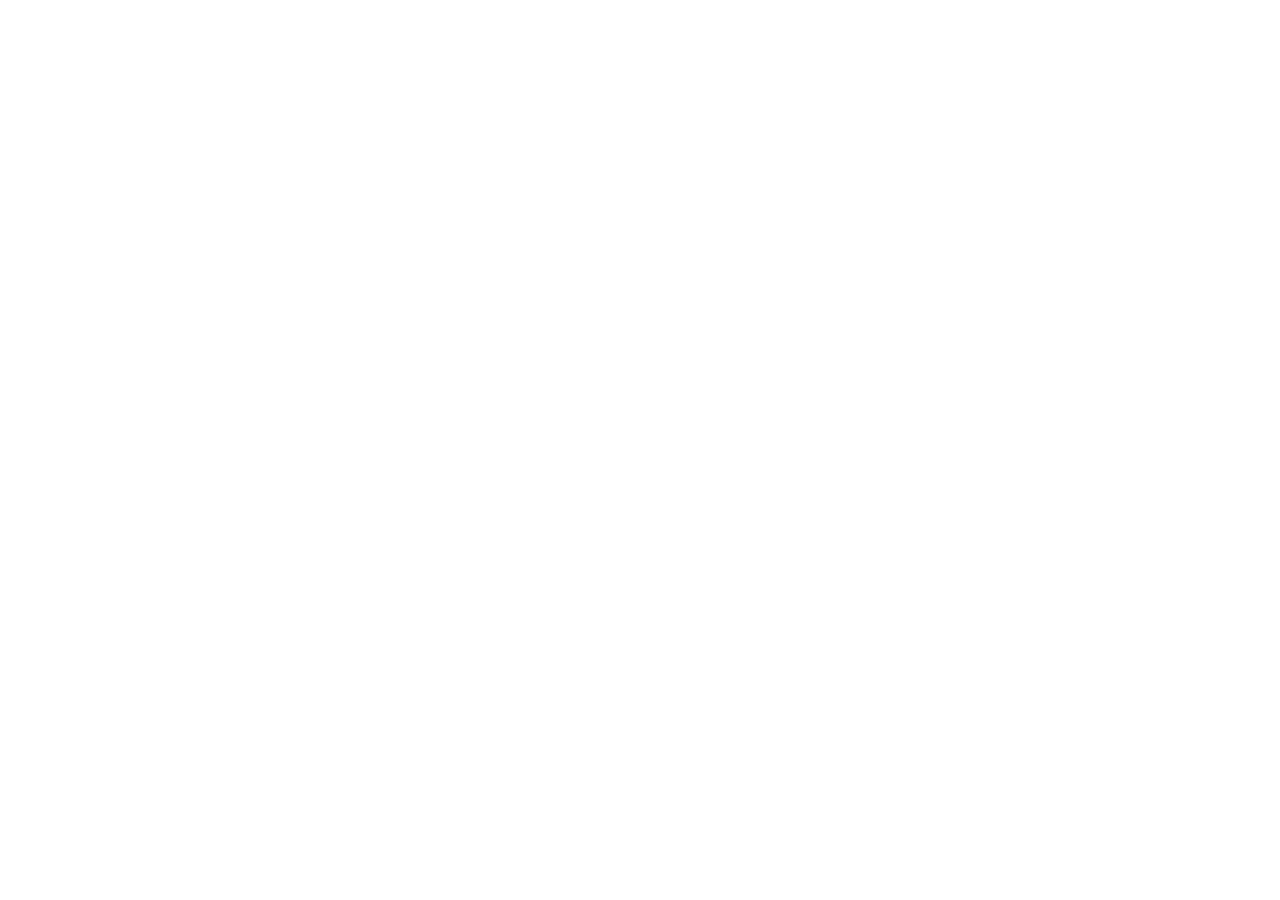
==== index.html @ 961addc2 "feat- making setup project" ====
<!DOCTYPE html>
<html lang="en">
  <head>
    <meta charset="UTF-8" />
    <meta name="viewport" content="width=device-width, initial-scale=1.0" />
    <title>Travelgram</title>
    <link rel="stylesheet" href="style.css" />
    <link rel="preconnect" href="https://fonts.googleapis.com" />
    <link rel="preconnect" href="https://fonts.gstatic.com" crossorigin />
    <link
      href="https://fonts.googleapis.com/css2?family=Poppins:ital,wght@0,100;0,200;0,300;0,400;0,500;0,600;0,700;0,800;0,900;1,100;1,200;1,300;1,400;1,500;1,600;1,700;1,800;1,900&display=swap"
      rel="stylesheet"
    />
  </head>
  <body></body>
</html>
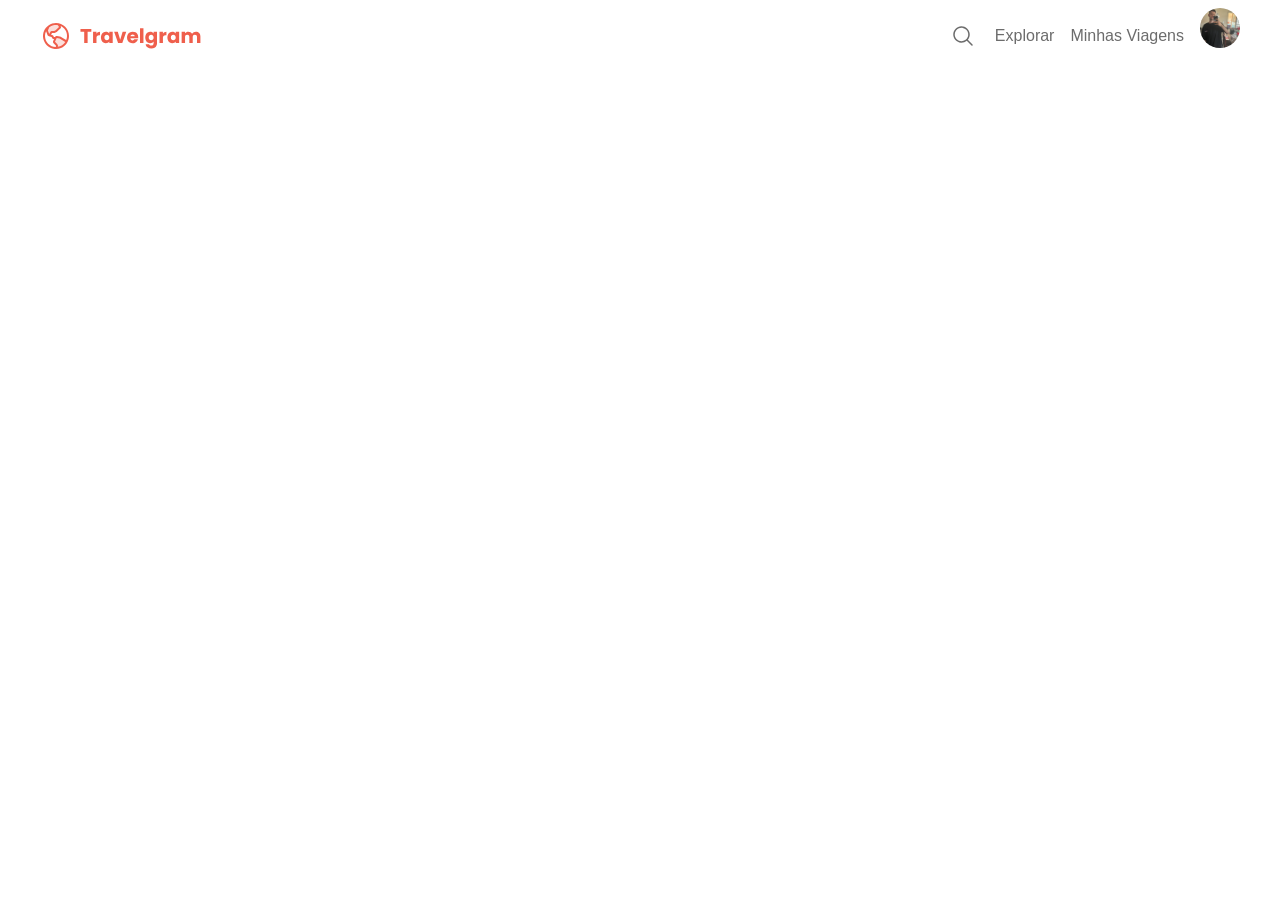
==== commit 0bc67302: "feat- adding header code" ====
--- a/index.html
+++ b/index.html
@@ -12,5 +12,21 @@
       rel="stylesheet"
     />
   </head>
-  <body></body>
+  <body>
+    <div id="page">
+      <header>
+        <img src="assets/logo.svg" alt="Travelgram logo" />
+        <div id="actions">
+          <img src="assets/search-icon.svg" alt="Icone de busca" />
+          <p class="actions-text-style">Explorar</p>
+          <p class="actions-text-style">Minhas Viagens</p>
+          <img
+            src="assets/profile-pic.png"
+            alt="Icone de perfil"
+            class="profile"
+          />
+        </div>
+      </header>
+    </div>
+  </body>
 </html>
--- a/style.css
+++ b/style.css
@@ -0,0 +1,27 @@
+:root {
+  font-family: "Poppins", sans-serif;
+}
+
+header {
+  display: flex;
+  justify-content: space-between;
+  margin: 0px 32px;
+}
+
+#actions {
+  display: flex;
+  gap: 1rem;
+  justify-content: baseline;
+}
+
+.actions-text-style {
+  color: #6c6c6c;
+  line-height: 150%;
+}
+
+.profile {
+  --picture-size: 40px;
+  border-radius: 32px;
+  height: var(--picture-size);
+  width: var(--picture-size);
+}
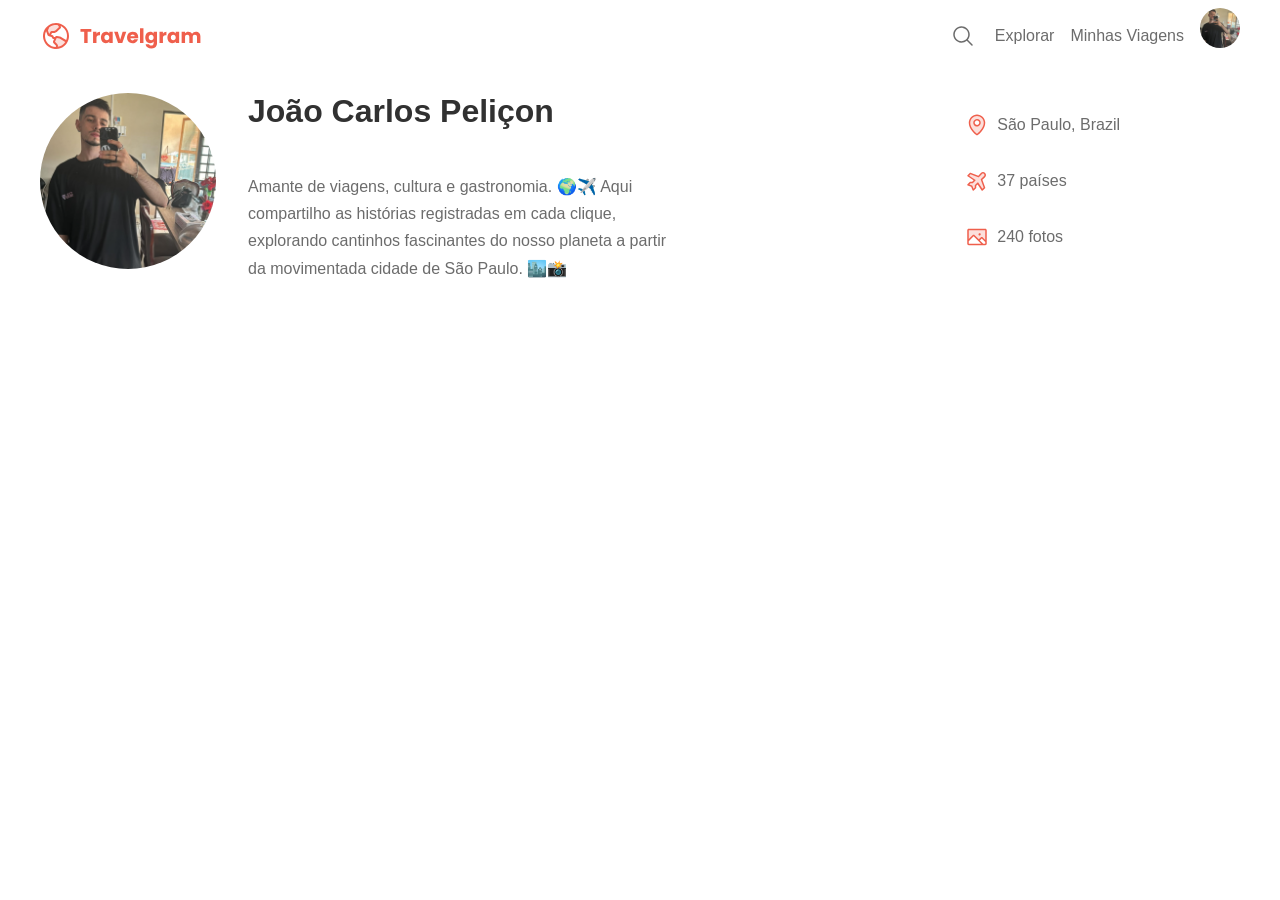
==== commit b2ef29fb: "feat- making about section" ====
--- a/index.html
+++ b/index.html
@@ -17,7 +17,7 @@
       <header>
         <img src="assets/logo.svg" alt="Travelgram logo" />
         <div id="actions">
-          <img src="assets/search-icon.svg" alt="Icone de busca" />
+          <img src="assets/ic_search.svg" alt="Icone de busca" />
           <p class="actions-text-style">Explorar</p>
           <p class="actions-text-style">Minhas Viagens</p>
           <img
@@ -27,6 +27,52 @@
           />
         </div>
       </header>
+      <main>
+        <section id="about">
+          <div style="display: flex; align-items: center">
+            <img
+              src="assets/profile-pic.png"
+              style="--picture-size: 176px"
+              alt="Icone de perfil"
+              class="profile"
+            />
+            <div id="description">
+              <h1>João Carlos Peliçon</h1>
+              <p class="description-text-style">
+                Amante de viagens, cultura e gastronomia. 🌍✈️ Aqui compartilho
+                as histórias registradas em cada clique, explorando cantinhos
+                fascinantes do nosso planeta a partir da movimentada cidade de
+                São Paulo. 🏙️📸
+              </p>
+            </div>
+          </div>
+
+          <div id="options">
+            <div id="options-item">
+              <img src="assets/ic_map.svg" alt="Icone de mapa" class="icon" />
+              <p class="options-text-style">São Paulo, Brazil</p>
+            </div>
+            <div id="options-item">
+              <img
+                src="assets/ic_airplane.svg"
+                alt="Icone de aviao"
+                class="icon"
+              />
+              <p class="options-text-style">37 países</p>
+            </div>
+            <div id="options-item">
+              <img
+                src="assets/ic_image.svg"
+                alt="Icone de imagem"
+                class="icon"
+              />
+              <p class="options-text-style">240 fotos</p>
+            </div>
+          </div>
+        </section>
+        <section id="photo-galery"></section>
+      </main>
     </div>
+    <footer></footer>
   </body>
 </html>
--- a/style.css
+++ b/style.css
@@ -1,5 +1,6 @@
 :root {
   font-family: "Poppins", sans-serif;
+  color: #6c6c6c;
 }
 
 header {
@@ -8,20 +9,67 @@
   margin: 0px 32px;
 }
 
+#about {
+  margin: 0 32px;
+  display: flex;
+  justify-content: space-between;
+  align-items: center;
+}
+
 #actions {
   display: flex;
   gap: 1rem;
   justify-content: baseline;
 }
 
+#options-item {
+  display: flex;
+  align-items: center;
+  gap: 8px;
+}
+
+#options {
+  display: flex;
+  flex-direction: column;
+  height: 200px;
+  justify-content: center;
+  align-content: center;
+  margin-right: 120px;
+}
+
+#description {
+  display: flex;
+  flex-direction: column;
+  width: 420px;
+  margin-left: 32px;
+}
+
 .actions-text-style {
-  color: #6c6c6c;
   line-height: 150%;
+}
+
+.options-text-style {
+  line-height: 150%;
+}
+.description-text-style {
+  line-height: 170%;
 }
 
 .profile {
   --picture-size: 40px;
-  border-radius: 32px;
+  border-radius: 200px;
   height: var(--picture-size);
   width: var(--picture-size);
 }
+
+.icon {
+  height: 24px;
+  width: 24px;
+}
+
+h1 {
+  color: #313131;
+  line-height: 125%;
+  font-size: 32px;
+  font-weight: bold;
+}
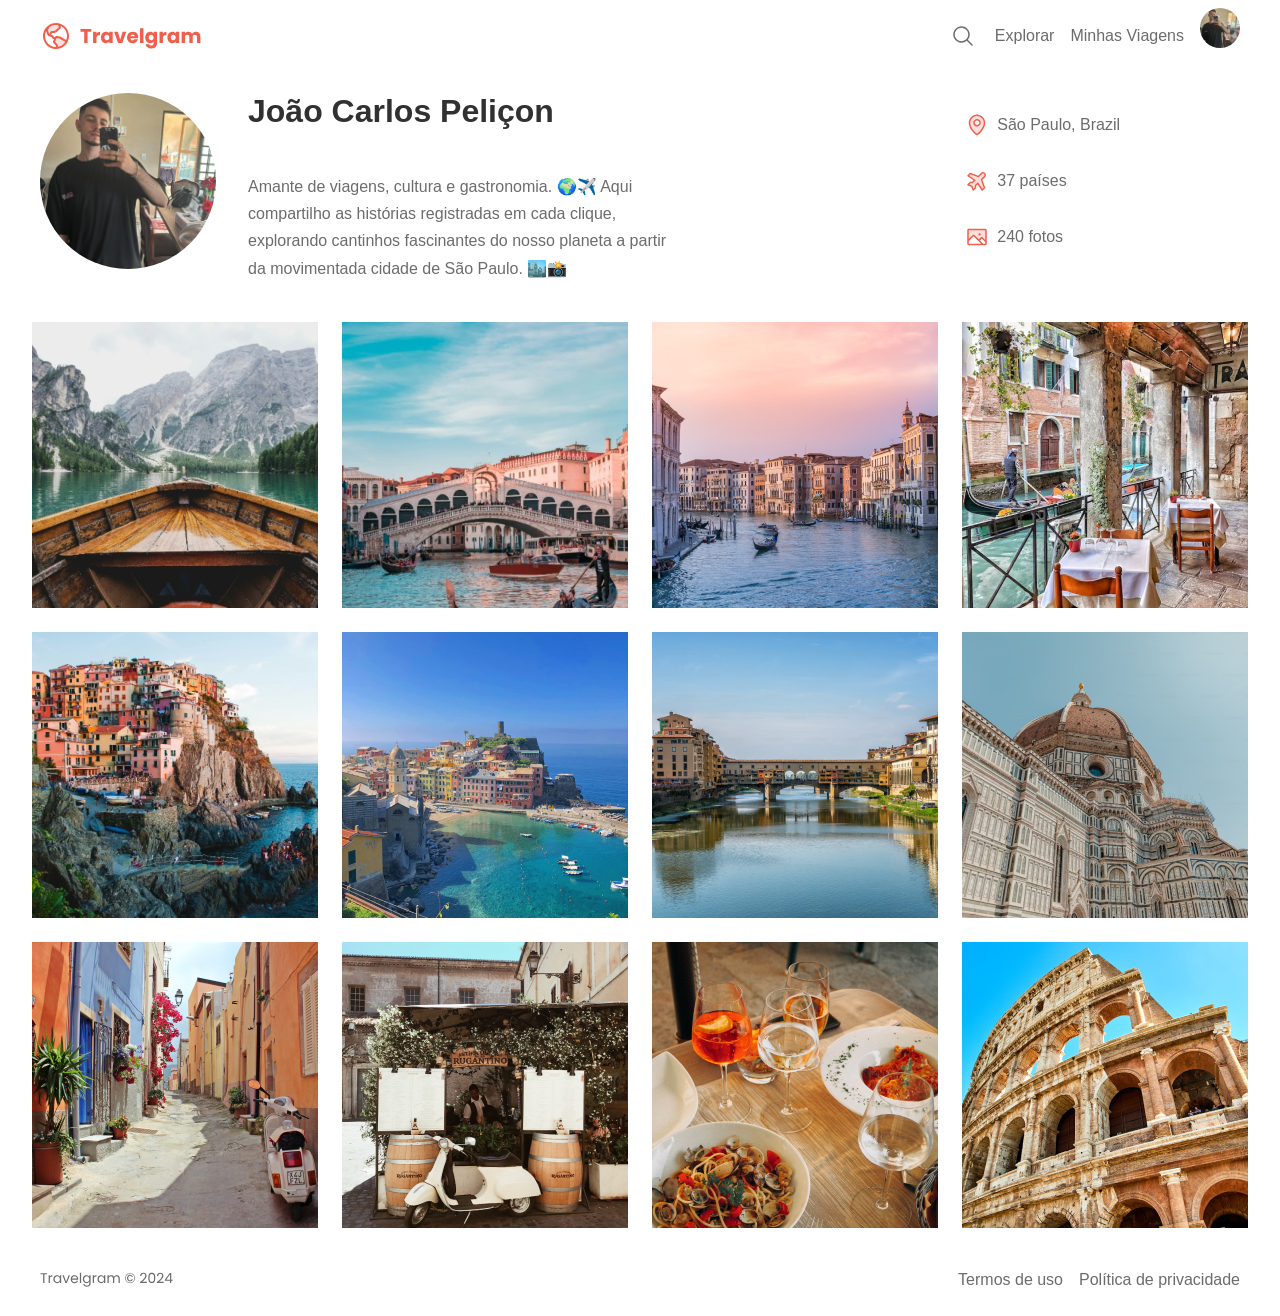
==== commit e2e29994: "feat- making grid photos and footer content" ====
--- a/index.html
+++ b/index.html
@@ -70,9 +70,30 @@
             </div>
           </div>
         </section>
-        <section id="photo-galery"></section>
+        <section id="photo-galery">
+          <div id="grid-images">
+            <img src="assets/card-photos/card-photo-0.png" alt="Photo 1" />
+            <img src="assets/card-photos/card-photo-1.png" alt="Photo 2" />
+            <img src="assets/card-photos/card-photo-2.png" alt="Photo 3" />
+            <img src="assets/card-photos/card-photo-3.png" alt="Photo 4" />
+            <img src="assets/card-photos/card-photo-4.png" alt="Photo 5" />
+            <img src="assets/card-photos/card-photo-5.png" alt="Photo 6" />
+            <img src="assets/card-photos/card-photo-6.png" alt="Photo 7" />
+            <img src="assets/card-photos/card-photo-7.png" alt="Photo 8" />
+            <img src="assets/card-photos/card-photo-8.png" alt="Photo 9" />
+            <img src="assets/card-photos/card-photo-9.png" alt="Photo 10" />
+            <img src="assets/card-photos/card-photo-10.png" alt="Photo 11" />
+            <img src="assets/card-photos/card-photo-11.png" alt="Photo 12" />
+          </div>
+        </section>
       </main>
     </div>
-    <footer></footer>
+    <footer>
+      <img src="assets/ic-footer.svg" alt="Travelgram @2024" />
+      <div id="terms">
+        <p class="options-text-style">Termos de uso</p>
+        <p class="options-text-style">Política de privacidade</p>
+      </div>
+    </footer>
   </body>
 </html>
--- a/style.css
+++ b/style.css
@@ -8,12 +8,22 @@
   justify-content: space-between;
   margin: 0px 32px;
 }
+footer {
+  display: flex;
+  justify-content: space-between;
+  margin: 0px 32px;
+}
 
 #about {
   margin: 0 32px;
   display: flex;
   justify-content: space-between;
   align-items: center;
+}
+
+#terms {
+  display: flex;
+  gap: 16px;
 }
 
 #actions {
@@ -42,6 +52,27 @@
   flex-direction: column;
   width: 420px;
   margin-left: 32px;
+}
+
+#grid-images {
+  display: grid;
+  grid-template-columns: repeat(4, 0.1fr);
+  justify-items: center;
+  justify-content: center;
+  gap: 24px;
+  margin: 24px 32px;
+}
+
+@media (max-width: 1024px) {
+  #grid-images {
+    grid-template-columns: repeat(3, 1fr);
+  }
+}
+
+@media (max-width: 768px) {
+  #grid-images {
+    grid-template-columns: repeat(2, 1fr);
+  }
 }
 
 .actions-text-style {
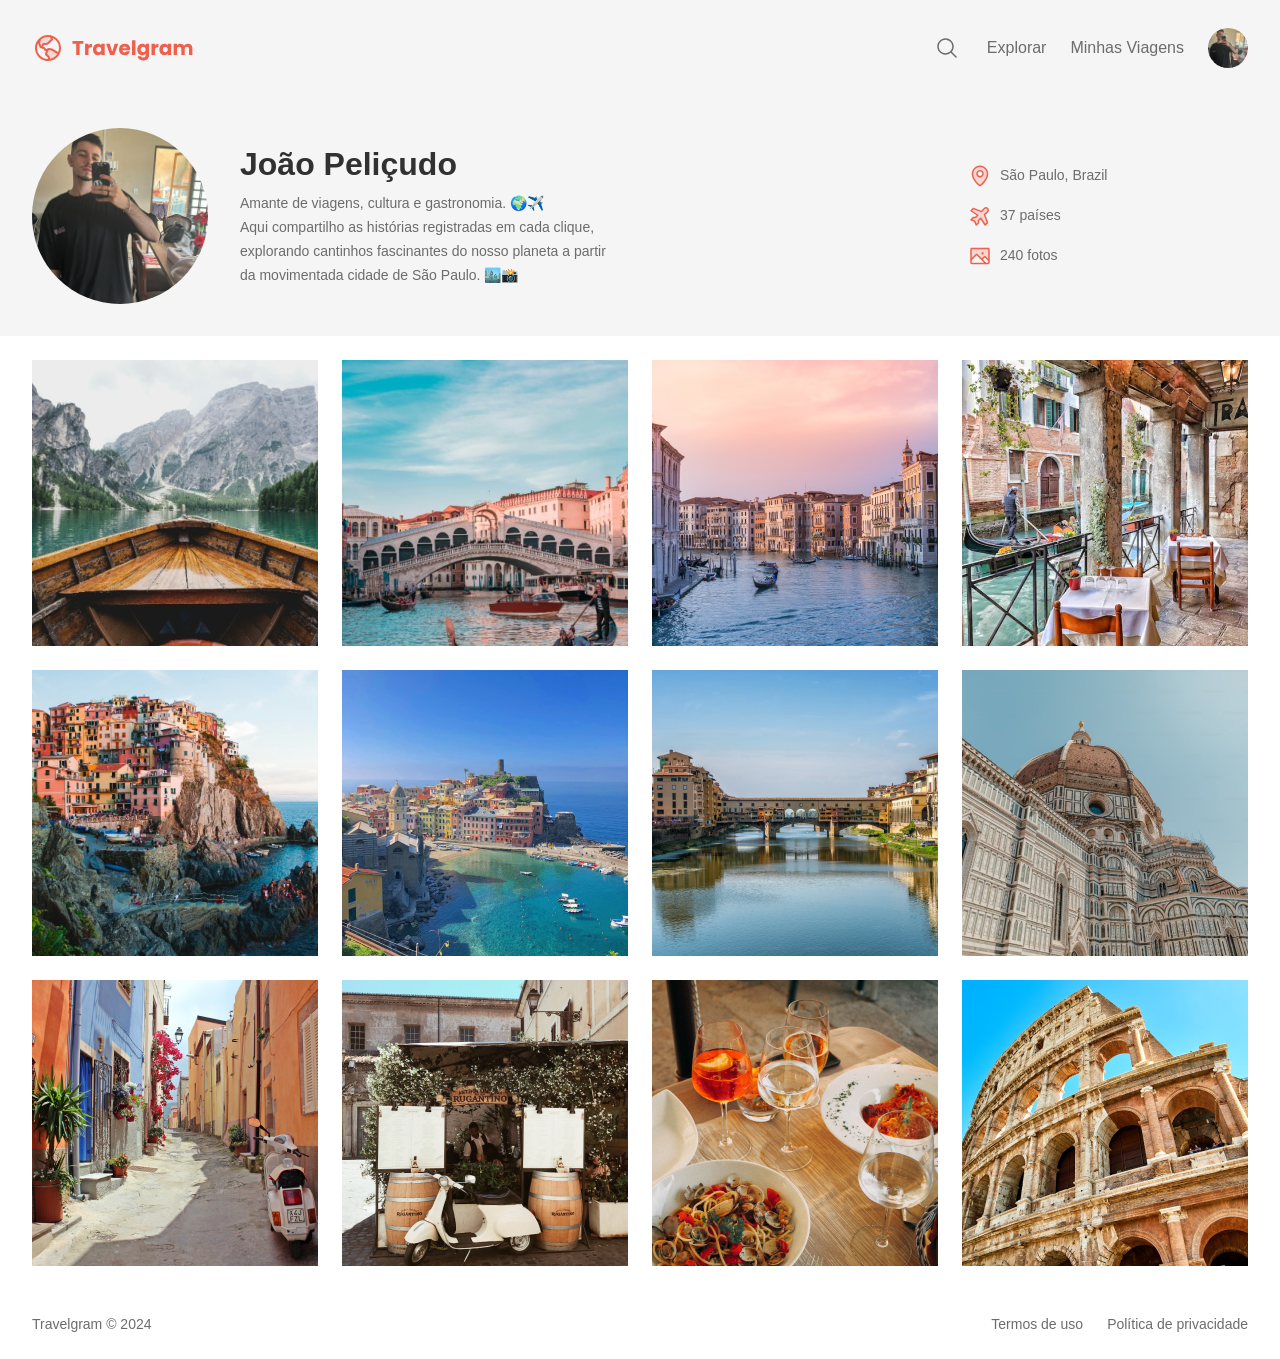
==== commit fb53615a: "feat- refactoring code using video class and save my alternative code" ====
--- a/index.html
+++ b/index.html
@@ -4,7 +4,8 @@
     <meta charset="UTF-8" />
     <meta name="viewport" content="width=device-width, initial-scale=1.0" />
     <title>Travelgram</title>
-    <link rel="stylesheet" href="style.css" />
+    <link rel="stylesheet" href="styles/index.css" />
+    <!-- <link rel="stylesheet" href="style.css" /> -->
     <link rel="preconnect" href="https://fonts.googleapis.com" />
     <link rel="preconnect" href="https://fonts.gstatic.com" crossorigin />
     <link
@@ -13,87 +14,83 @@
     />
   </head>
   <body>
-    <div id="page">
+    <div class="bg-surface-color">
+      <nav class="container">
+        <a href="#" id="logo">
+          <img src="assets/logo.svg" alt="Travelgram logomarca" />
+        </a>
+        <ul>
+          <li>
+            <a href="#" id="search">
+              <img src="assets/ic_search.svg" alt="Icone de lupa" />
+            </a>
+          </li>
+          <li>
+            <a href="#">Explorar</a>
+          </li>
+          <li>
+            <a href="#">Minhas Viagens</a>
+          </li>
+          <li>
+            <a href="#">
+              <img
+                id="profile-pic"
+                src="assets/profile-pic.png"
+                alt="Icone de perfil"
+              />
+            </a>
+          </li>
+        </ul>
+      </nav>
       <header>
-        <img src="assets/logo.svg" alt="Travelgram logo" />
-        <div id="actions">
-          <img src="assets/ic_search.svg" alt="Icone de busca" />
-          <p class="actions-text-style">Explorar</p>
-          <p class="actions-text-style">Minhas Viagens</p>
-          <img
-            src="assets/profile-pic.png"
-            alt="Icone de perfil"
-            class="profile"
-          />
-        </div>
-      </header>
-      <main>
-        <section id="about">
-          <div style="display: flex; align-items: center">
-            <img
-              src="assets/profile-pic.png"
-              style="--picture-size: 176px"
-              alt="Icone de perfil"
-              class="profile"
-            />
-            <div id="description">
-              <h1>João Carlos Peliçon</h1>
-              <p class="description-text-style">
-                Amante de viagens, cultura e gastronomia. 🌍✈️ Aqui compartilho
-                as histórias registradas em cada clique, explorando cantinhos
-                fascinantes do nosso planeta a partir da movimentada cidade de
-                São Paulo. 🏙️📸
+        <div class="container">
+          <div id="profile">
+            <img src="assets/profile-pic.png" alt="Icone de perfil" />
+            <div>
+              <h1>João Peliçudo</h1>
+              <p>
+                Amante de viagens, cultura e gastronomia. 🌍✈️<br />
+                Aqui compartilho as histórias registradas em cada clique,
+                explorando cantinhos fascinantes do nosso planeta a partir da
+                movimentada cidade de São Paulo. 🏙️📸
               </p>
             </div>
           </div>
-
-          <div id="options">
-            <div id="options-item">
-              <img src="assets/ic_map.svg" alt="Icone de mapa" class="icon" />
-              <p class="options-text-style">São Paulo, Brazil</p>
-            </div>
-            <div id="options-item">
-              <img
-                src="assets/ic_airplane.svg"
-                alt="Icone de aviao"
-                class="icon"
-              />
-              <p class="options-text-style">37 países</p>
-            </div>
-            <div id="options-item">
-              <img
-                src="assets/ic_image.svg"
-                alt="Icone de imagem"
-                class="icon"
-              />
-              <p class="options-text-style">240 fotos</p>
-            </div>
-          </div>
-        </section>
-        <section id="photo-galery">
-          <div id="grid-images">
-            <img src="assets/card-photos/card-photo-0.png" alt="Photo 1" />
-            <img src="assets/card-photos/card-photo-1.png" alt="Photo 2" />
-            <img src="assets/card-photos/card-photo-2.png" alt="Photo 3" />
-            <img src="assets/card-photos/card-photo-3.png" alt="Photo 4" />
-            <img src="assets/card-photos/card-photo-4.png" alt="Photo 5" />
-            <img src="assets/card-photos/card-photo-5.png" alt="Photo 6" />
-            <img src="assets/card-photos/card-photo-6.png" alt="Photo 7" />
-            <img src="assets/card-photos/card-photo-7.png" alt="Photo 8" />
-            <img src="assets/card-photos/card-photo-8.png" alt="Photo 9" />
-            <img src="assets/card-photos/card-photo-9.png" alt="Photo 10" />
-            <img src="assets/card-photos/card-photo-10.png" alt="Photo 11" />
-            <img src="assets/card-photos/card-photo-11.png" alt="Photo 12" />
-          </div>
-        </section>
-      </main>
+          <ul id="info">
+            <li>
+              <img src="assets/ic_map.svg" alt="Icone de mapa" />
+              <span>São Paulo, Brazil</span>
+            </li>
+            <li>
+              <img src="assets/ic_airplane.svg" alt="Icone de aviao" />
+              <span>37 países</span>
+            </li>
+            <li>
+              <img src="assets/ic_image.svg" alt="Icone de imagem" />
+              <span>240 fotos</span>
+            </li>
+          </ul>
+        </div>
+      </header>
     </div>
-    <footer>
-      <img src="assets/ic-footer.svg" alt="Travelgram @2024" />
-      <div id="terms">
-        <p class="options-text-style">Termos de uso</p>
-        <p class="options-text-style">Política de privacidade</p>
-      </div>
+    <main>
+      <img src="assets/card-photos/card-photo-0.png" alt="Photo 1" />
+      <img src="assets/card-photos/card-photo-1.png" alt="Photo 2" />
+      <img src="assets/card-photos/card-photo-2.png" alt="Photo 3" />
+      <img src="assets/card-photos/card-photo-3.png" alt="Photo 4" />
+      <img src="assets/card-photos/card-photo-4.png" alt="Photo 5" />
+      <img src="assets/card-photos/card-photo-5.png" alt="Photo 6" />
+      <img src="assets/card-photos/card-photo-6.png" alt="Photo 7" />
+      <img src="assets/card-photos/card-photo-7.png" alt="Photo 8" />
+      <img src="assets/card-photos/card-photo-8.png" alt="Photo 9" />
+      <img src="assets/card-photos/card-photo-9.png" alt="Photo 10" />
+      <img src="assets/card-photos/card-photo-10.png" alt="Photo 11" />
+      <img src="assets/card-photos/card-photo-11.png" alt="Photo 12" />
+    </main>
+    <footer class="container">
+      <span> Travelgram &copy; 2024 </span>
+      <span> Termos de uso </span>
+      <span> Política de privacidade </span>
     </footer>
   </body>
 </html>
--- a/styles/index.css
+++ b/styles/index.css
@@ -0,0 +1,5 @@
+@import url(global.css);
+@import url(nav.css);
+@import url(header.css);
+@import url(main.css);
+@import url(footer.css);
